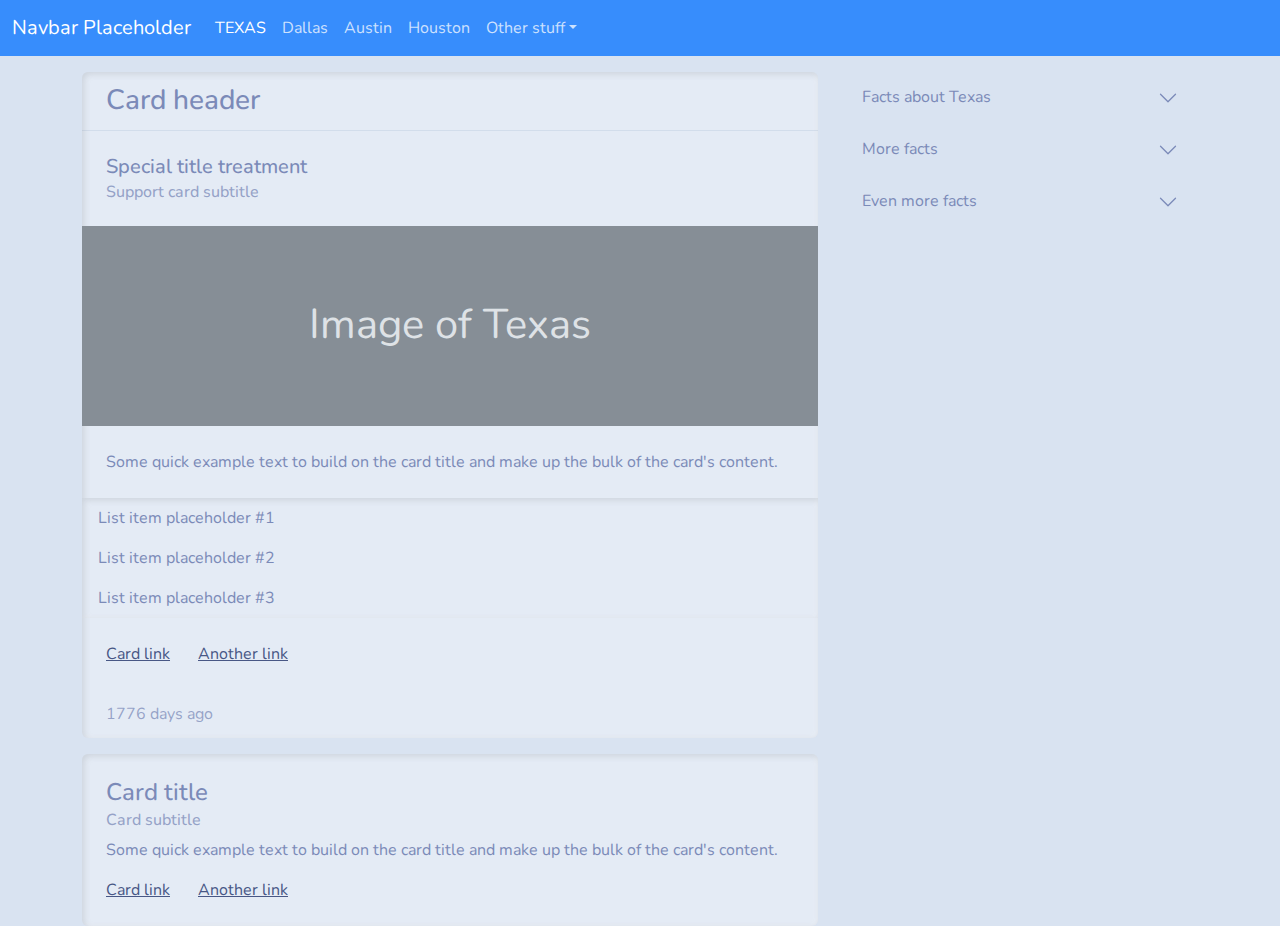
==== index.html @ d3f67ba1 "created templates" ====
<!DOCTYPE html>
<html lang="en">
    <head>
        <meta charset="UTF-8" />
        <meta name="viewport" content="width=device-width, initial-scale=1.0" />
        <link href="./css/bootstrap.css" rel="stylesheet" />
        <title>Yee-haw, Texas!</title>
    </head>
    <body>
        <nav
            class="navbar navbar-expand-lg bg-primary mb-3"
            data-bs-theme="dark"
        >
            <div class="container-fluid">
                <a class="navbar-brand" href="#">Navbar Placeholder</a>
                <button
                    class="navbar-toggler"
                    type="button"
                    data-bs-toggle="collapse"
                    data-bs-target="#navbarColor01"
                    aria-controls="navbarColor01"
                    aria-expanded="false"
                    aria-label="Toggle navigation"
                >
                    <span class="navbar-toggler-icon"></span>
                </button>
                <div class="collapse navbar-collapse" id="navbarColor01">
                    <ul class="navbar-nav me-auto">
                        <li class="nav-item">
                            <a class="nav-link active" href="#"
                                >TEXAS
                                <span class="visually-hidden">(current)</span>
                            </a>
                        </li>
                        <li class="nav-item">
                            <a class="nav-link" href="./city-dallas.html"
                                >Dallas</a
                            >
                        </li>
                        <li class="nav-item">
                            <a class="nav-link" href="#">Austin</a>
                        </li>
                        <li class="nav-item">
                            <a class="nav-link" href="#">Houston</a>
                        </li>
                        <li class="nav-item dropdown">
                            <a
                                class="nav-link dropdown-toggle"
                                data-bs-toggle="dropdown"
                                href="#"
                                role="button"
                                aria-haspopup="true"
                                aria-expanded="false"
                                >Other stuff</a
                            >
                            <div class="dropdown-menu">
                                <a class="dropdown-item" href="#">Fort Worth</a>
                                <a class="dropdown-item" href="#">Galveston</a>
                                <a class="dropdown-item" href="#"
                                    >San Antonio</a
                                >
                                <div class="dropdown-divider"></div>
                                <a class="dropdown-item" href="#">Ghosts?</a>
                            </div>
                        </li>
                    </ul>
                </div>
            </div>
        </nav>
        <div class="container">
            <div class="row">
                <div class="col-8">
                    <div class="card mb-3">
                        <h3 class="card-header">Card header</h3>
                        <div class="card-body">
                            <h5 class="card-title">Special title treatment</h5>
                            <h6 class="card-subtitle text-muted">
                                Support card subtitle
                            </h6>
                        </div>
                        <svg
                            xmlns="http://www.w3.org/2000/svg"
                            class="d-block user-select-none"
                            width="100%"
                            height="200"
                            aria-label="Placeholder: Image of Texas"
                            focusable="false"
                            role="img"
                            preserveAspectRatio="xMidYMid slice"
                            viewBox="0 0 318 180"
                            style="font-size: 1.125rem; text-anchor: middle"
                        >
                            <rect
                                width="100%"
                                height="100%"
                                fill="#868e96"
                            ></rect>
                            <text x="50%" y="50%" fill="#dee2e6" dy=".3em">
                                Image of Texas
                            </text>
                        </svg>
                        <div class="card-body">
                            <p class="card-text">
                                Some quick example text to build on the card
                                title and make up the bulk of the card's
                                content.
                            </p>
                        </div>
                        <ul class="list-group list-group-flush">
                            <li class="list-group-item">
                                List item placeholder #1
                            </li>
                            <li class="list-group-item">
                                List item placeholder #2
                            </li>
                            <li class="list-group-item">
                                List item placeholder #3
                            </li>
                        </ul>
                        <div class="card-body">
                            <a href="#" class="card-link">Card link</a>
                            <a href="#" class="card-link">Another link</a>
                        </div>
                        <div class="card-footer text-muted">1776 days ago</div>
                    </div>
                    <div class="card">
                        <div class="card-body">
                            <h4 class="card-title">Card title</h4>
                            <h6 class="card-subtitle mb-2 text-muted">
                                Card subtitle
                            </h6>
                            <p class="card-text">
                                Some quick example text to build on the card
                                title and make up the bulk of the card's
                                content.
                            </p>
                            <a href="#" class="card-link">Card link</a>
                            <a href="#" class="card-link">Another link</a>
                        </div>
                    </div>
                </div>
                <div class="col-4">
                    <div class="accordion" id="accordionExample">
                        <div class="accordion-item">
                            <h2 class="accordion-header" id="headingOne">
                                <button
                                    class="accordion-button collapsed"
                                    type="button"
                                    data-bs-toggle="collapse"
                                    data-bs-target="#collapseOne"
                                    aria-expanded="false"
                                    aria-controls="collapseOne"
                                >
                                    Facts about Texas
                                </button>
                            </h2>
                            <div
                                id="collapseOne"
                                class="accordion-collapse collapse"
                                aria-labelledby="headingOne"
                                data-bs-parent="#accordionExample"
                                style=""
                            >
                                <div class="accordion-body">
                                    <strong>Did you know?</strong>
                                    There will be interesting facts here that we
                                    will be able to reference and expand and
                                    collapse at our leisure and it will be super
                                    cool and there will be a few things to read
                                    that won't matter becuase this state is dumb
                                    and hot and never cools off until it gets
                                    too cold to survive and I want to make a lot
                                    of money so that I can leave and live on a
                                    beach that never experiences any sort of
                                    extreme weather and only has delicious
                                    drinks and food. Yee-haw, Texas!
                                </div>
                            </div>
                        </div>
                        <div class="accordion-item">
                            <h2 class="accordion-header" id="headingTwo">
                                <button
                                    class="accordion-button collapsed"
                                    type="button"
                                    data-bs-toggle="collapse"
                                    data-bs-target="#collapseTwo"
                                    aria-expanded="false"
                                    aria-controls="collapseTwo"
                                >
                                    More facts
                                </button>
                            </h2>
                            <div
                                id="collapseTwo"
                                class="accordion-collapse collapse"
                                aria-labelledby="headingTwo"
                                data-bs-parent="#accordionExample"
                                style=""
                            >
                                <div class="accordion-body">
                                    <strong>Even more facts</strong>
                                    It is hidden by default, until the collapse
                                    plugin adds the appropriate classes that we
                                    use to style each element. These classes
                                    control the overall appearance, as well as
                                    the showing and hiding via CSS transitions.
                                    You can modify any of this with custom CSS
                                    or overriding our default variables. It's
                                    also worth noting that just about any HTML
                                    can go within the
                                    <code>.accordion-body</code>, though the
                                    transition does limit overflow.
                                </div>
                            </div>
                        </div>
                        <div class="accordion-item">
                            <h2 class="accordion-header" id="headingThree">
                                <button
                                    class="accordion-button collapsed"
                                    type="button"
                                    data-bs-toggle="collapse"
                                    data-bs-target="#collapseThree"
                                    aria-expanded="false"
                                    aria-controls="collapseThree"
                                >
                                    Even more facts
                                </button>
                            </h2>
                            <div
                                id="collapseThree"
                                class="accordion-collapse collapse"
                                aria-labelledby="headingThree"
                                data-bs-parent="#accordionExample"
                                style=""
                            >
                                <div class="accordion-body">
                                    <strong
                                        >This is the third item's accordion
                                        body.</strong
                                    >
                                    It is hidden by default, until the collapse
                                    plugin adds the appropriate classes that we
                                    use to style each element. These classes
                                    control the overall appearance, as well as
                                    the showing and hiding via CSS transitions.
                                    You can modify any of this with custom CSS
                                    or overriding our default variables. It's
                                    also worth noting that just about any HTML
                                    can go within the
                                    <code>.accordion-body</code>, though the
                                    transition does limit overflow.
                                </div>
                            </div>
                        </div>
                    </div>
                </div>
            </div>
        </div>
        <script
            src="https://cdn.jsdelivr.net/npm/@popperjs/core@2.11.8/dist/umd/popper.min.js"
            integrity="sha384-I7E8VVD/ismYTF4hNIPjVp/Zjvgyol6VFvRkX/vR+Vc4jQkC+hVqc2pM8ODewa9r"
            crossorigin="anonymous"
        ></script>
        <script src="./js/bootstrap.js"></script>
    </body>
</html>
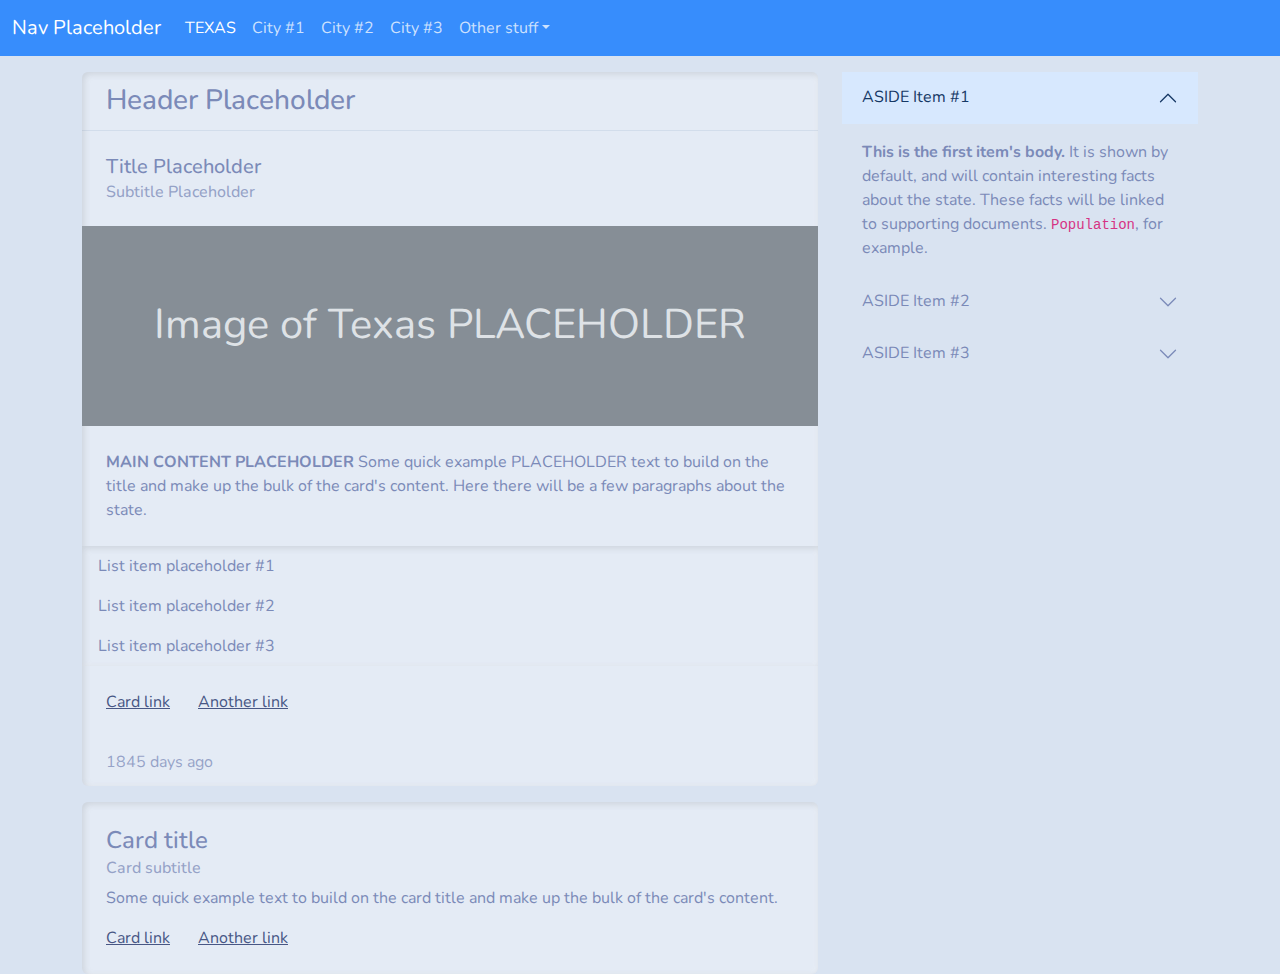
==== commit 73192d2c: "Changed days ago from 1776 to 1845" ====
--- a/index.html
+++ b/index.html
@@ -12,7 +12,7 @@
             data-bs-theme="dark"
         >
             <div class="container-fluid">
-                <a class="navbar-brand" href="#">Navbar Placeholder</a>
+                <a class="navbar-brand" href="#">Nav Placeholder</a>
                 <button
                     class="navbar-toggler"
                     type="button"
@@ -34,14 +34,14 @@
                         </li>
                         <li class="nav-item">
                             <a class="nav-link" href="./city-dallas.html"
-                                >Dallas</a
-                            >
-                        </li>
-                        <li class="nav-item">
-                            <a class="nav-link" href="#">Austin</a>
-                        </li>
-                        <li class="nav-item">
-                            <a class="nav-link" href="#">Houston</a>
+                                >City #1</a
+                            >
+                        </li>
+                        <li class="nav-item">
+                            <a class="nav-link" href="#">City #2</a>
+                        </li>
+                        <li class="nav-item">
+                            <a class="nav-link" href="#">City #3</a>
                         </li>
                         <li class="nav-item dropdown">
                             <a
@@ -54,13 +54,11 @@
                                 >Other stuff</a
                             >
                             <div class="dropdown-menu">
-                                <a class="dropdown-item" href="#">Fort Worth</a>
-                                <a class="dropdown-item" href="#">Galveston</a>
-                                <a class="dropdown-item" href="#"
-                                    >San Antonio</a
-                                >
+                                <a class="dropdown-item" href="#">City #4</a>
+                                <a class="dropdown-item" href="#">City #5</a>
+                                <a class="dropdown-item" href="#">City #6</a>
                                 <div class="dropdown-divider"></div>
-                                <a class="dropdown-item" href="#">Ghosts?</a>
+                                <a class="dropdown-item" href="#">More?</a>
                             </div>
                         </li>
                     </ul>
@@ -71,11 +69,11 @@
             <div class="row">
                 <div class="col-8">
                     <div class="card mb-3">
-                        <h3 class="card-header">Card header</h3>
-                        <div class="card-body">
-                            <h5 class="card-title">Special title treatment</h5>
+                        <h3 class="card-header">Header Placeholder</h3>
+                        <div class="card-body">
+                            <h5 class="card-title">Title Placeholder</h5>
                             <h6 class="card-subtitle text-muted">
-                                Support card subtitle
+                                Subtitle Placeholder
                             </h6>
                         </div>
                         <svg
@@ -83,7 +81,7 @@
                             class="d-block user-select-none"
                             width="100%"
                             height="200"
-                            aria-label="Placeholder: Image of Texas"
+                            aria-label="Placeholder: Image of Texas Placeholder"
                             focusable="false"
                             role="img"
                             preserveAspectRatio="xMidYMid slice"
@@ -96,14 +94,16 @@
                                 fill="#868e96"
                             ></rect>
                             <text x="50%" y="50%" fill="#dee2e6" dy=".3em">
-                                Image of Texas
+                                Image of Texas PLACEHOLDER
                             </text>
                         </svg>
                         <div class="card-body">
                             <p class="card-text">
-                                Some quick example text to build on the card
+                                <strong>MAIN CONTENT PLACEHOLDER</strong> Some
+                                quick example PLACEHOLDER text to build on the
                                 title and make up the bulk of the card's
-                                content.
+                                content. Here there will be a few paragraphs
+                                about the state.
                             </p>
                         </div>
                         <ul class="list-group list-group-flush">
@@ -121,7 +121,7 @@
                             <a href="#" class="card-link">Card link</a>
                             <a href="#" class="card-link">Another link</a>
                         </div>
-                        <div class="card-footer text-muted">1776 days ago</div>
+                        <div class="card-footer text-muted">1845 days ago</div>
                     </div>
                     <div class="card">
                         <div class="card-body">
@@ -144,36 +144,31 @@
                         <div class="accordion-item">
                             <h2 class="accordion-header" id="headingOne">
                                 <button
-                                    class="accordion-button collapsed"
+                                    class="accordion-button"
                                     type="button"
                                     data-bs-toggle="collapse"
                                     data-bs-target="#collapseOne"
-                                    aria-expanded="false"
+                                    aria-expanded="true"
                                     aria-controls="collapseOne"
                                 >
-                                    Facts about Texas
+                                    ASIDE Item #1
                                 </button>
                             </h2>
                             <div
                                 id="collapseOne"
-                                class="accordion-collapse collapse"
+                                class="accordion-collapse collapse show"
                                 aria-labelledby="headingOne"
                                 data-bs-parent="#accordionExample"
-                                style=""
                             >
                                 <div class="accordion-body">
-                                    <strong>Did you know?</strong>
-                                    There will be interesting facts here that we
-                                    will be able to reference and expand and
-                                    collapse at our leisure and it will be super
-                                    cool and there will be a few things to read
-                                    that won't matter becuase this state is dumb
-                                    and hot and never cools off until it gets
-                                    too cold to survive and I want to make a lot
-                                    of money so that I can leave and live on a
-                                    beach that never experiences any sort of
-                                    extreme weather and only has delicious
-                                    drinks and food. Yee-haw, Texas!
+                                    <strong
+                                        >This is the first item's body.</strong
+                                    >
+                                    It is shown by default, and will contain
+                                    interesting facts about the state. These
+                                    facts will be linked to supporting
+                                    documents.
+                                    <code>Population</code>, for example.
                                 </div>
                             </div>
                         </div>
@@ -187,7 +182,7 @@
                                     aria-expanded="false"
                                     aria-controls="collapseTwo"
                                 >
-                                    More facts
+                                    ASIDE Item #2
                                 </button>
                             </h2>
                             <div
@@ -195,10 +190,12 @@
                                 class="accordion-collapse collapse"
                                 aria-labelledby="headingTwo"
                                 data-bs-parent="#accordionExample"
-                                style=""
                             >
                                 <div class="accordion-body">
-                                    <strong>Even more facts</strong>
+                                    <strong
+                                        >This is the second item's accordion
+                                        body.</strong
+                                    >
                                     It is hidden by default, until the collapse
                                     plugin adds the appropriate classes that we
                                     use to style each element. These classes
@@ -223,7 +220,7 @@
                                     aria-expanded="false"
                                     aria-controls="collapseThree"
                                 >
-                                    Even more facts
+                                    ASIDE Item #3
                                 </button>
                             </h2>
                             <div
@@ -231,7 +228,6 @@
                                 class="accordion-collapse collapse"
                                 aria-labelledby="headingThree"
                                 data-bs-parent="#accordionExample"
-                                style=""
                             >
                                 <div class="accordion-body">
                                     <strong
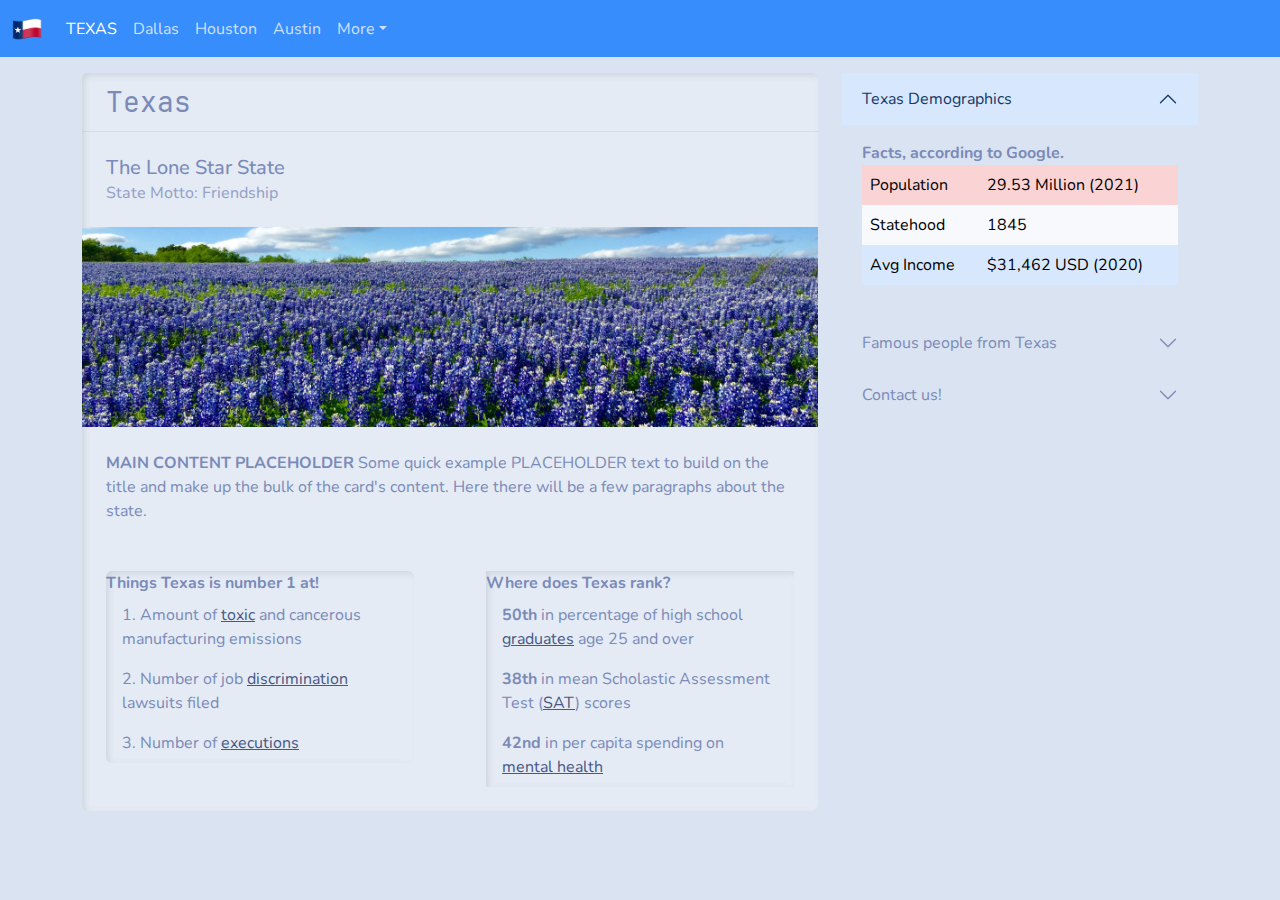
==== commit 55a00171: "Almost done with index.html" ====
--- a/index.html
+++ b/index.html
@@ -3,7 +3,8 @@
     <head>
         <meta charset="UTF-8" />
         <meta name="viewport" content="width=device-width, initial-scale=1.0" />
-        <link href="./css/bootstrap.css" rel="stylesheet" />
+        <link href="./assets/bootstrap/css/bootstrap.css" rel="stylesheet" />
+        <link href="./assets/css/custom.css" rel="stylesheet" />
         <title>Yee-haw, Texas!</title>
     </head>
     <body>
@@ -12,7 +13,13 @@
             data-bs-theme="dark"
         >
             <div class="container-fluid">
-                <a class="navbar-brand" href="#">Nav Placeholder</a>
+                <a class="navbar-brand" href="#">
+                    <img
+                        src="./assets/images/texasflag.png"
+                        width="30"
+                        height="30"
+                        alt="Texas flag emoji"
+                /></a>
                 <button
                     class="navbar-toggler"
                     type="button"
@@ -33,15 +40,25 @@
                             </a>
                         </li>
                         <li class="nav-item">
-                            <a class="nav-link" href="./city-dallas.html"
-                                >City #1</a
+                            <a
+                                class="nav-link"
+                                href="./assets/html/city-dallas.html"
+                                >Dallas</a
                             >
                         </li>
                         <li class="nav-item">
-                            <a class="nav-link" href="#">City #2</a>
+                            <a
+                                class="nav-link"
+                                href="./assets/html/city-houston.html"
+                                >Houston</a
+                            >
                         </li>
                         <li class="nav-item">
-                            <a class="nav-link" href="#">City #3</a>
+                            <a
+                                class="nav-link"
+                                href="./assets/html/city-austin.html"
+                                >Austin</a
+                            >
                         </li>
                         <li class="nav-item dropdown">
                             <a
@@ -51,14 +68,25 @@
                                 role="button"
                                 aria-haspopup="true"
                                 aria-expanded="false"
-                                >Other stuff</a
+                                >More</a
                             >
                             <div class="dropdown-menu">
-                                <a class="dropdown-item" href="#">City #4</a>
-                                <a class="dropdown-item" href="#">City #5</a>
-                                <a class="dropdown-item" href="#">City #6</a>
+                                <a
+                                    class="dropdown-item"
+                                    href="./assets/html/city-san-antonio.html"
+                                    >San Antonio</a
+                                >
+                                <a
+                                    class="dropdown-item"
+                                    href="./assets/html/city-galveston.html"
+                                    >Galveston</a
+                                >
                                 <div class="dropdown-divider"></div>
-                                <a class="dropdown-item" href="#">More?</a>
+                                <a
+                                    class="dropdown-item"
+                                    href="./assets/html/ghosts.html"
+                                    >Ghosts?</a
+                                >
                             </div>
                         </li>
                     </ul>
@@ -69,34 +97,20 @@
             <div class="row">
                 <div class="col-8">
                     <div class="card mb-3">
-                        <h3 class="card-header">Header Placeholder</h3>
+                        <h3 class="card-header">Texas</h3>
                         <div class="card-body">
-                            <h5 class="card-title">Title Placeholder</h5>
+                            <h5 class="card-title">The Lone Star State</h5>
                             <h6 class="card-subtitle text-muted">
-                                Subtitle Placeholder
+                                State Motto: Friendship
                             </h6>
                         </div>
-                        <svg
-                            xmlns="http://www.w3.org/2000/svg"
-                            class="d-block user-select-none"
-                            width="100%"
-                            height="200"
-                            aria-label="Placeholder: Image of Texas Placeholder"
-                            focusable="false"
-                            role="img"
-                            preserveAspectRatio="xMidYMid slice"
-                            viewBox="0 0 318 180"
-                            style="font-size: 1.125rem; text-anchor: middle"
-                        >
-                            <rect
-                                width="100%"
-                                height="100%"
-                                fill="#868e96"
-                            ></rect>
-                            <text x="50%" y="50%" fill="#dee2e6" dy=".3em">
-                                Image of Texas PLACEHOLDER
-                            </text>
-                        </svg>
+                        <div class="trim">
+                            <img
+                                src="./assets/images/bluebonnets.jpg"
+                                class="img-fluid"
+                                alt="A field of bluebonnet flowers, the state flower."
+                            />
+                        </div>
                         <div class="card-body">
                             <p class="card-text">
                                 <strong>MAIN CONTENT PLACEHOLDER</strong> Some
@@ -106,36 +120,85 @@
                                 about the state.
                             </p>
                         </div>
-                        <ul class="list-group list-group-flush">
-                            <li class="list-group-item">
-                                List item placeholder #1
-                            </li>
-                            <li class="list-group-item">
-                                List item placeholder #2
-                            </li>
-                            <li class="list-group-item">
-                                List item placeholder #3
-                            </li>
-                        </ul>
-                        <div class="card-body">
-                            <a href="#" class="card-link">Card link</a>
-                            <a href="#" class="card-link">Another link</a>
-                        </div>
-                        <div class="card-footer text-muted">1845 days ago</div>
-                    </div>
-                    <div class="card">
-                        <div class="card-body">
-                            <h4 class="card-title">Card title</h4>
-                            <h6 class="card-subtitle mb-2 text-muted">
-                                Card subtitle
-                            </h6>
-                            <p class="card-text">
-                                Some quick example text to build on the card
-                                title and make up the bulk of the card's
-                                content.
-                            </p>
-                            <a href="#" class="card-link">Card link</a>
-                            <a href="#" class="card-link">Another link</a>
+                        <div class="row">
+                            <div class="col">
+                                <div class="card-body">
+                                    <ol class="list-group list-group-numbered">
+                                        <strong
+                                            >Things Texas is number 1
+                                            at!</strong
+                                        >
+                                        <li class="list-group-item">
+                                            Amount of
+                                            <a
+                                                target="_blank"
+                                                rel="noopener"
+                                                href="http://www.tpj.org/docs/2000/09/reports/sos/chapter1.pdf"
+                                            >
+                                                toxic</a
+                                            >
+                                            and cancerous manufacturing
+                                            emissions
+                                        </li>
+                                        <li class="list-group-item">
+                                            Number of job
+                                            <a
+                                                target="_blank"
+                                                rel="noopener"
+                                                href="http://www.tpj.org/docs/2000/09/reports/sos/chapter4.pdf"
+                                                >discrimination</a
+                                            >
+                                            lawsuits filed
+                                        </li>
+                                        <li class="list-group-item">
+                                            Number of
+                                            <a
+                                                target="_blank"
+                                                rel="noopener"
+                                                href="http://www.deathpenaltyinfo.org/article.php?scid=8&did=186"
+                                                >executions</a
+                                            >
+                                        </li>
+                                    </ol>
+                                </div>
+                            </div>
+                            <div class="col">
+                                <div class="card-body">
+                                    <ul class="list-group list-group-flush">
+                                        <strong>Where does Texas rank?</strong>
+                                        <li class="list-group-item">
+                                            <strong>50th</strong> in percentage
+                                            of high school
+                                            <a
+                                                target="_blank"
+                                                rel="noopener"
+                                                href="https://www.census.gov/content/dam/Census/library/publications/2004/demo/p20-550.pdf"
+                                                >graduates</a
+                                            >
+                                            age 25 and over
+                                        </li>
+                                        <li class="list-group-item">
+                                            <strong>38th</strong> in mean
+                                            Scholastic Assessment Test (<a
+                                                target="_blank"
+                                                rel="noopener"
+                                                href="https://www.learner.com/blog/states-with-highest-sat-scores#interesting-data-findings"
+                                                >SAT</a
+                                            >) scores
+                                        </li>
+                                        <li class="list-group-item">
+                                            <strong>42nd</strong> in per capita
+                                            spending on
+                                            <a
+                                                target="_blank"
+                                                rel="noopener"
+                                                href="https://rehabs.com/explore/mental-health-spending-by-state-across-the-us/"
+                                                >mental health</a
+                                            >
+                                        </li>
+                                    </ul>
+                                </div>
+                            </div>
                         </div>
                     </div>
                 </div>
@@ -151,7 +214,7 @@
                                     aria-expanded="true"
                                     aria-controls="collapseOne"
                                 >
-                                    ASIDE Item #1
+                                    Texas Demographics
                                 </button>
                             </h2>
                             <div
@@ -161,14 +224,24 @@
                                 data-bs-parent="#accordionExample"
                             >
                                 <div class="accordion-body">
-                                    <strong
-                                        >This is the first item's body.</strong
-                                    >
-                                    It is shown by default, and will contain
-                                    interesting facts about the state. These
-                                    facts will be linked to supporting
-                                    documents.
-                                    <code>Population</code>, for example.
+                                    <strong>Facts, according to Google.</strong
+                                    ><br />
+                                    <table class="table">
+                                        <tbody>
+                                            <tr class="table-danger">
+                                                <td>Population</td>
+                                                <td>29.53 Million (2021)</td>
+                                            </tr>
+                                            <tr class="table-secondary">
+                                                <td>Statehood</td>
+                                                <td>1845</td>
+                                            </tr>
+                                            <tr class="table-primary">
+                                                <td>Avg Income</td>
+                                                <td>$31,462 USD (2020)</td>
+                                            </tr>
+                                        </tbody>
+                                    </table>
                                 </div>
                             </div>
                         </div>
@@ -182,7 +255,7 @@
                                     aria-expanded="false"
                                     aria-controls="collapseTwo"
                                 >
-                                    ASIDE Item #2
+                                    Famous people from Texas
                                 </button>
                             </h2>
                             <div
@@ -193,20 +266,75 @@
                             >
                                 <div class="accordion-body">
                                     <strong
-                                        >This is the second item's accordion
-                                        body.</strong
-                                    >
-                                    It is hidden by default, until the collapse
-                                    plugin adds the appropriate classes that we
-                                    use to style each element. These classes
-                                    control the overall appearance, as well as
-                                    the showing and hiding via CSS transitions.
-                                    You can modify any of this with custom CSS
-                                    or overriding our default variables. It's
-                                    also worth noting that just about any HTML
-                                    can go within the
-                                    <code>.accordion-body</code>, though the
-                                    transition does limit overflow.
+                                        >Famous people from Texas, according to
+                                        Google.</strong
+                                    ><br />
+                                    <table class="table">
+                                        <tbody>
+                                            <thead class="table-primary">
+                                                <td>Name</td>
+                                                <td>Birth-Death</td>
+                                                <td>Place of Death</td>
+                                            </thead>
+                                            <tr class="">
+                                                <td>
+                                                    <a
+                                                        target="_blank"
+                                                        rel="noopener"
+                                                        href="https://en.wikipedia.org/wiki/Lee_Harvey_Oswald"
+                                                        >Lee Harvey Oswald</a
+                                                    >
+                                                </td>
+                                                <td>1939-1963</td>
+                                                <td>
+                                                    <a
+                                                        target="_blank"
+                                                        rel="noopener"
+                                                        href="https://en.wikipedia.org/wiki/Dallas"
+                                                        >Dallas, TX</a
+                                                    >
+                                                </td>
+                                            </tr>
+                                            <tr class="">
+                                                <td>
+                                                    <a
+                                                        target="_blank"
+                                                        rel="noopener"
+                                                        href="https://en.wikipedia.org/wiki/Carl_Eugene_Watts"
+                                                        >Carl Eugene Watts</a
+                                                    >
+                                                </td>
+                                                <td>1953-2007</td>
+                                                <td>
+                                                    <a
+                                                        target="_blank"
+                                                        rel="noopener"
+                                                        href="https://en.wikipedia.org/wiki/Killeen,_Texas"
+                                                        >Killeen, TX</a
+                                                    >
+                                                </td>
+                                            </tr>
+                                            <tr class="">
+                                                <td>
+                                                    <a
+                                                        target="_blank"
+                                                        rel="noopener"
+                                                        href="https://en.wikipedia.org/wiki/Richard_Ramirez"
+                                                        >Richard Ramirez</a
+                                                    >
+                                                </td>
+                                                <td>1960-2013</td>
+                                                <td>
+                                                    <a
+                                                        target="_blank"
+                                                        rel="noopener"
+                                                        href="https://en.wikipedia.org/wiki/Greenbrae,_California"
+                                                        >Greenbrae, CA</a
+                                                    >
+                                                </td>
+                                            </tr>
+                                        </tbody>
+                                    </table>
                                 </div>
                             </div>
                         </div>
@@ -220,7 +348,7 @@
                                     aria-expanded="false"
                                     aria-controls="collapseThree"
                                 >
-                                    ASIDE Item #3
+                                    Contact us!
                                 </button>
                             </h2>
                             <div
@@ -230,21 +358,87 @@
                                 data-bs-parent="#accordionExample"
                             >
                                 <div class="accordion-body">
-                                    <strong
-                                        >This is the third item's accordion
-                                        body.</strong
-                                    >
-                                    It is hidden by default, until the collapse
-                                    plugin adds the appropriate classes that we
-                                    use to style each element. These classes
-                                    control the overall appearance, as well as
-                                    the showing and hiding via CSS transitions.
-                                    You can modify any of this with custom CSS
-                                    or overriding our default variables. It's
-                                    also worth noting that just about any HTML
-                                    can go within the
-                                    <code>.accordion-body</code>, though the
-                                    transition does limit overflow.
+                                    <strong>We'd love to hear from you!</strong>
+                                    <div class="divCenter">
+                                        <form class="form-floating">
+                                            <div class="row">
+                                                <div class="col form-floating">
+                                                    <input
+                                                        type="text"
+                                                        class="form-control"
+                                                        id="contactFirstname"
+                                                        placeholder="Jane"
+                                                        value=""
+                                                    />
+                                                    <label
+                                                        for="contactFirstname"
+                                                        >First name</label
+                                                    >
+                                                </div>
+                                                <div class="col form-floating">
+                                                    <input
+                                                        type="text"
+                                                        class="form-control"
+                                                        id="contactLastname"
+                                                        placeholder="Doe"
+                                                        value=""
+                                                    />
+                                                    <label for="contactLastname"
+                                                        >Last name</label
+                                                    >
+                                                </div>
+                                            </div>
+                                        </form>
+                                        <form class="form-floating">
+                                            <input
+                                                type="email"
+                                                class="form-control"
+                                                id="contactEmail1"
+                                                placeholder="name@example.com"
+                                                value=""
+                                            />
+                                            <label for="contactEmail1"
+                                                >email Address</label
+                                            >
+                                        </form>
+                                        <form class="form-floating">
+                                            <input
+                                                type="email"
+                                                class="form-control"
+                                                id="contactEmail2"
+                                                placeholder="name@example.com"
+                                                value=""
+                                            />
+                                            <label for="contactEmail2"
+                                                >email Address Again</label
+                                            >
+                                        </form>
+                                        <div class="form-floating">
+                                            <textarea
+                                                class="form-control"
+                                                placeholder="Leave a comment here"
+                                                id="contactComment"
+                                                style="height: 100px"
+                                            ></textarea>
+                                            <label for="contactComment"
+                                                >Comments</label
+                                            >
+                                        </div>
+                                        <button
+                                            type="button"
+                                            id="contactSubmit"
+                                            class="btn btn-success"
+                                        >
+                                            Submit
+                                        </button>
+                                        <button
+                                            type="button"
+                                            id="contactCancel"
+                                            class="btn btn-danger"
+                                        >
+                                            Cancel
+                                        </button>
+                                    </div>
                                 </div>
                             </div>
                         </div>
@@ -257,6 +451,7 @@
             integrity="sha384-I7E8VVD/ismYTF4hNIPjVp/Zjvgyol6VFvRkX/vR+Vc4jQkC+hVqc2pM8ODewa9r"
             crossorigin="anonymous"
         ></script>
-        <script src="./js/bootstrap.js"></script>
+        <script src="./assets/bootstrap/js/bootstrap.js"></script>
+        <script src="./assets/js/custom.js"></script>
     </body>
 </html>
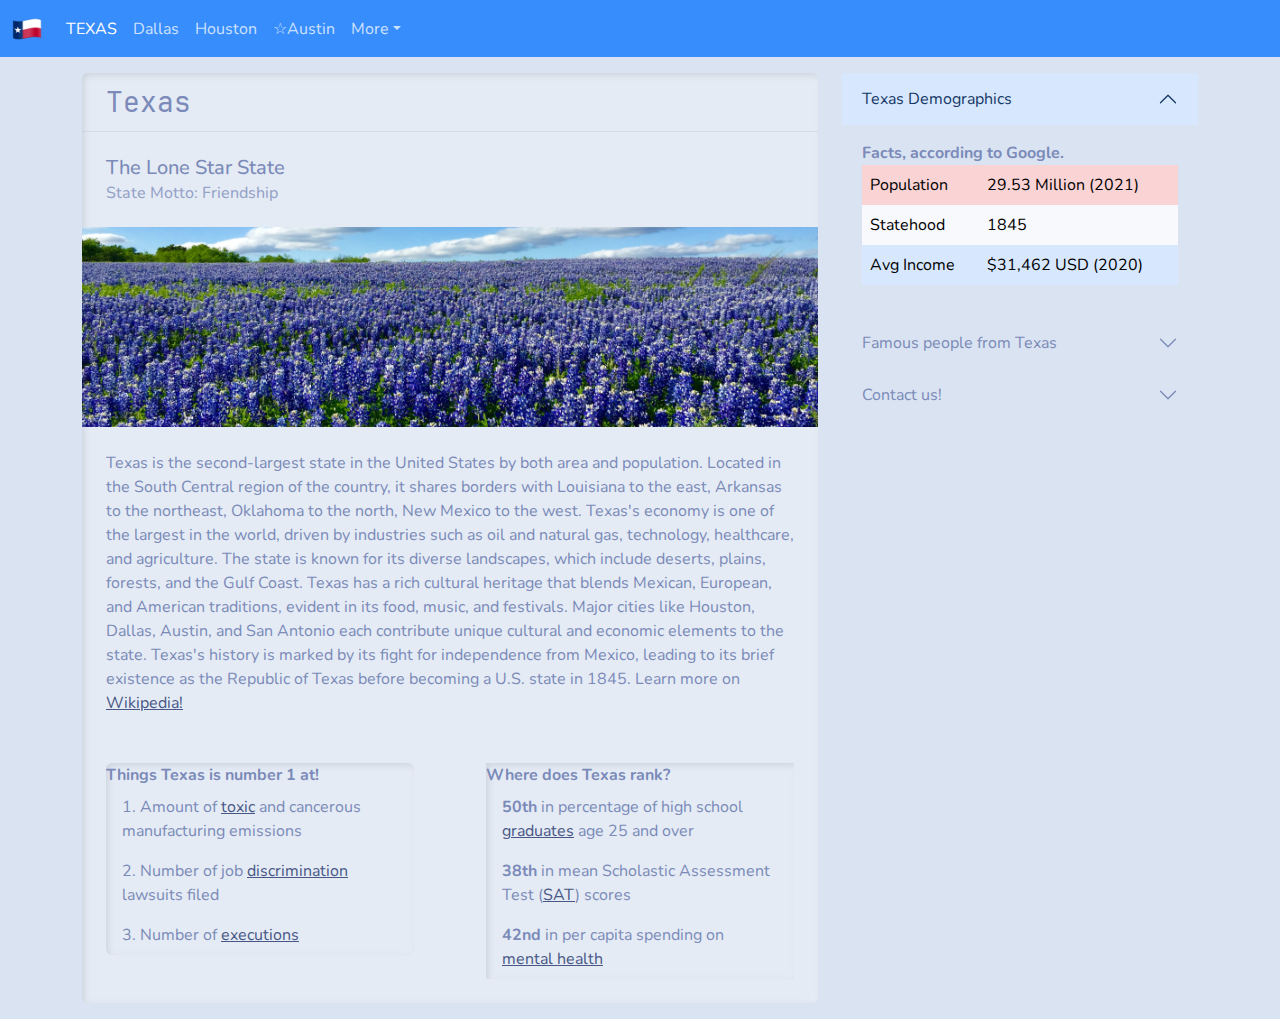
==== commit 288aed15: "Adding url to readme" ====
--- a/index.html
+++ b/index.html
@@ -57,7 +57,7 @@
                             <a
                                 class="nav-link"
                                 href="./assets/html/city-austin.html"
-                                >Austin</a
+                                >☆Austin</a
                             >
                         </li>
                         <li class="nav-item dropdown">
@@ -113,11 +113,33 @@
                         </div>
                         <div class="card-body">
                             <p class="card-text">
-                                <strong>MAIN CONTENT PLACEHOLDER</strong> Some
-                                quick example PLACEHOLDER text to build on the
-                                title and make up the bulk of the card's
-                                content. Here there will be a few paragraphs
-                                about the state.
+                                Texas is the second-largest state in the United
+                                States by both area and population. Located in
+                                the South Central region of the country, it
+                                shares borders with Louisiana to the east,
+                                Arkansas to the northeast, Oklahoma to the
+                                north, New Mexico to the west. Texas's economy
+                                is one of the largest in the world, driven by
+                                industries such as oil and natural gas,
+                                technology, healthcare, and agriculture. The
+                                state is known for its diverse landscapes, which
+                                include deserts, plains, forests, and the Gulf
+                                Coast. Texas has a rich cultural heritage that
+                                blends Mexican, European, and American
+                                traditions, evident in its food, music, and
+                                festivals. Major cities like Houston, Dallas,
+                                Austin, and San Antonio each contribute unique
+                                cultural and economic elements to the state.
+                                Texas's history is marked by its fight for
+                                independence from Mexico, leading to its brief
+                                existence as the Republic of Texas before
+                                becoming a U.S. state in 1845. Learn more on
+                                <a
+                                    target="_blank"
+                                    rel="noopener"
+                                    href="https://en.wikipedia.org/wiki/Texas"
+                                    >Wikipedia!</a
+                                >
                             </p>
                         </div>
                         <div class="row">
@@ -359,7 +381,7 @@
                             >
                                 <div class="accordion-body">
                                     <strong>We'd love to hear from you!</strong>
-                                    <div class="divCenter">
+                                    <div id="divCenter">
                                         <form class="form-floating">
                                             <div class="row">
                                                 <div class="col form-floating">
--- a/assets/css/custom.css
+++ b/assets/css/custom.css
@@ -19,7 +19,7 @@
     overflow: hidden;
 }
 
-div.divCenter {
+div#divCenter {
     text-align: center;
 }
 
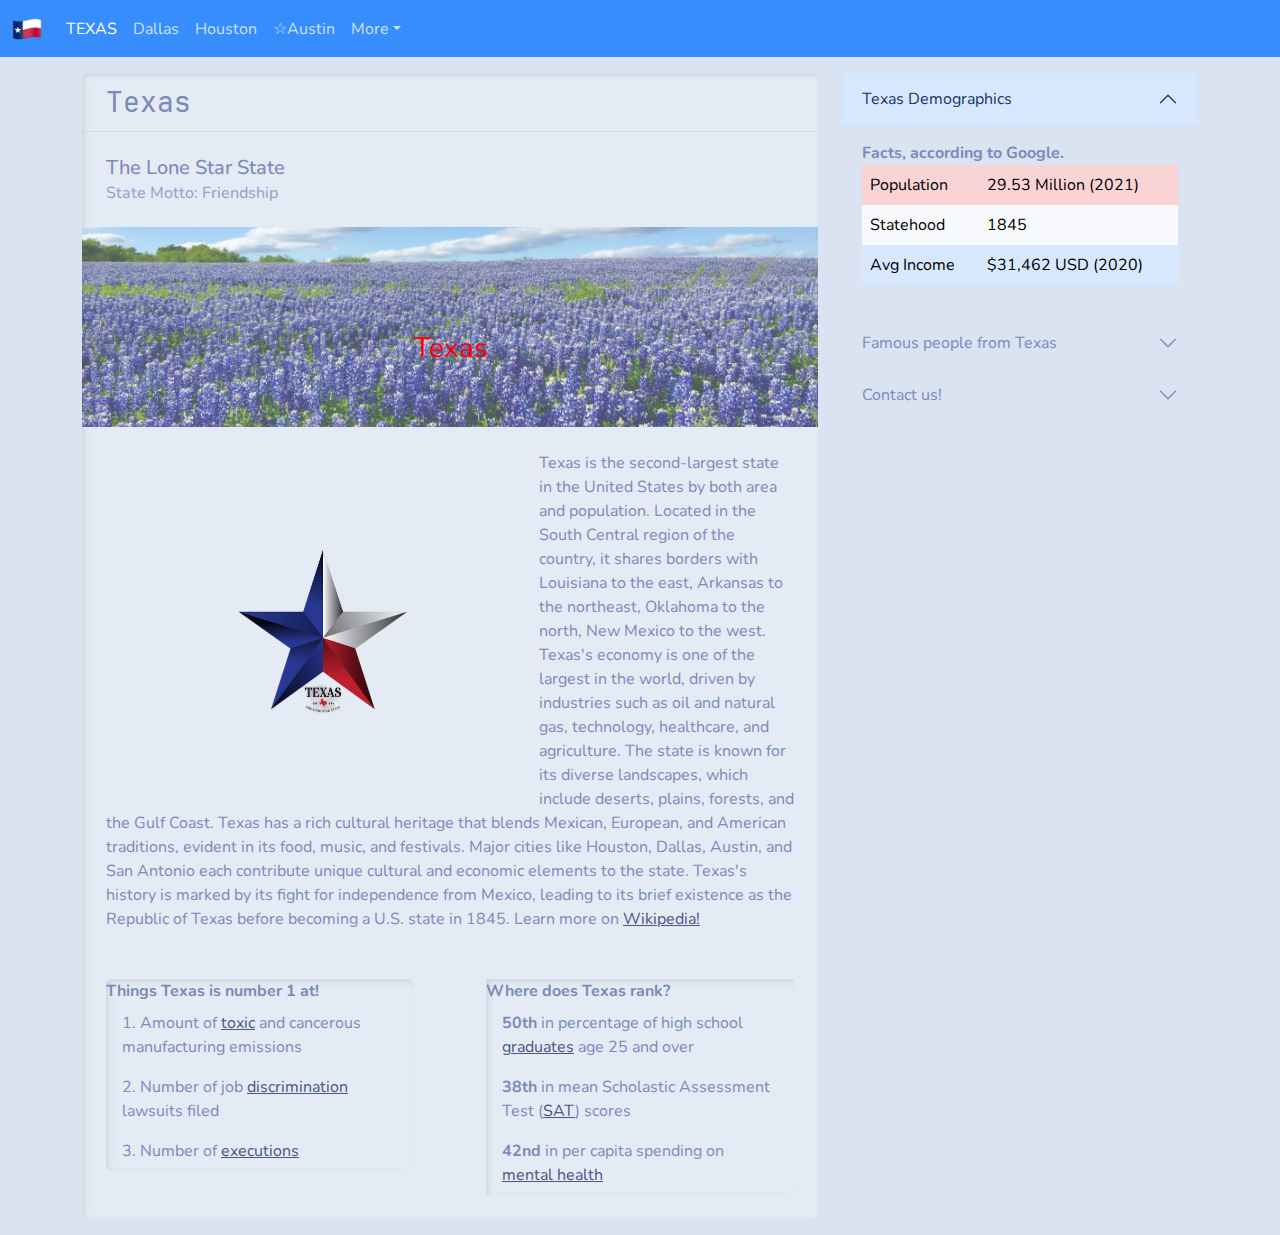
==== commit 256c5056: "Ready to submit" ====
--- a/index.html
+++ b/index.html
@@ -104,15 +104,21 @@
                                 State Motto: Friendship
                             </h6>
                         </div>
-                        <div class="trim">
+                        <div class="trim containerRelative">
                             <img
                                 src="./assets/images/bluebonnets.jpg"
-                                class="img-fluid"
+                                class="img-fluid imgTex"
                                 alt="A field of bluebonnet flowers, the state flower."
                             />
+                            <div class="cenetered">Texas</div>
                         </div>
                         <div class="card-body">
                             <p class="card-text">
+                                <img
+                                    src="./assets/images/lonestar.png"
+                                    alt="Lonestar"
+                                    id="lonestar"
+                                />
                                 Texas is the second-largest state in the United
                                 States by both area and population. Located in
                                 the South Central region of the country, it
@@ -468,11 +474,12 @@
                 </div>
             </div>
         </div>
-        <script
+        <script src="./assets/bootstrap/js/popper.js"></script>
+        <!-- <script
             src="https://cdn.jsdelivr.net/npm/@popperjs/core@2.11.8/dist/umd/popper.min.js"
             integrity="sha384-I7E8VVD/ismYTF4hNIPjVp/Zjvgyol6VFvRkX/vR+Vc4jQkC+hVqc2pM8ODewa9r"
             crossorigin="anonymous"
-        ></script>
+        ></script> -->
         <script src="./assets/bootstrap/js/bootstrap.js"></script>
         <script src="./assets/js/custom.js"></script>
     </body>
--- a/assets/css/custom.css
+++ b/assets/css/custom.css
@@ -19,6 +19,28 @@
     overflow: hidden;
 }
 
+img#lonestar {
+    float: left;
+    transform: scale(0.5);
+}
+
+img.imgTex {
+    opacity: 0.666;
+}
+
+div.containerRelative {
+    position: relative;
+}
+
+div.cenetered {
+    position: absolute;
+    color: red;
+    top: 50%;
+    width: 100%;
+    text-align: center;
+    font-size: 28px;
+}
+
 div#divCenter {
     text-align: center;
 }
